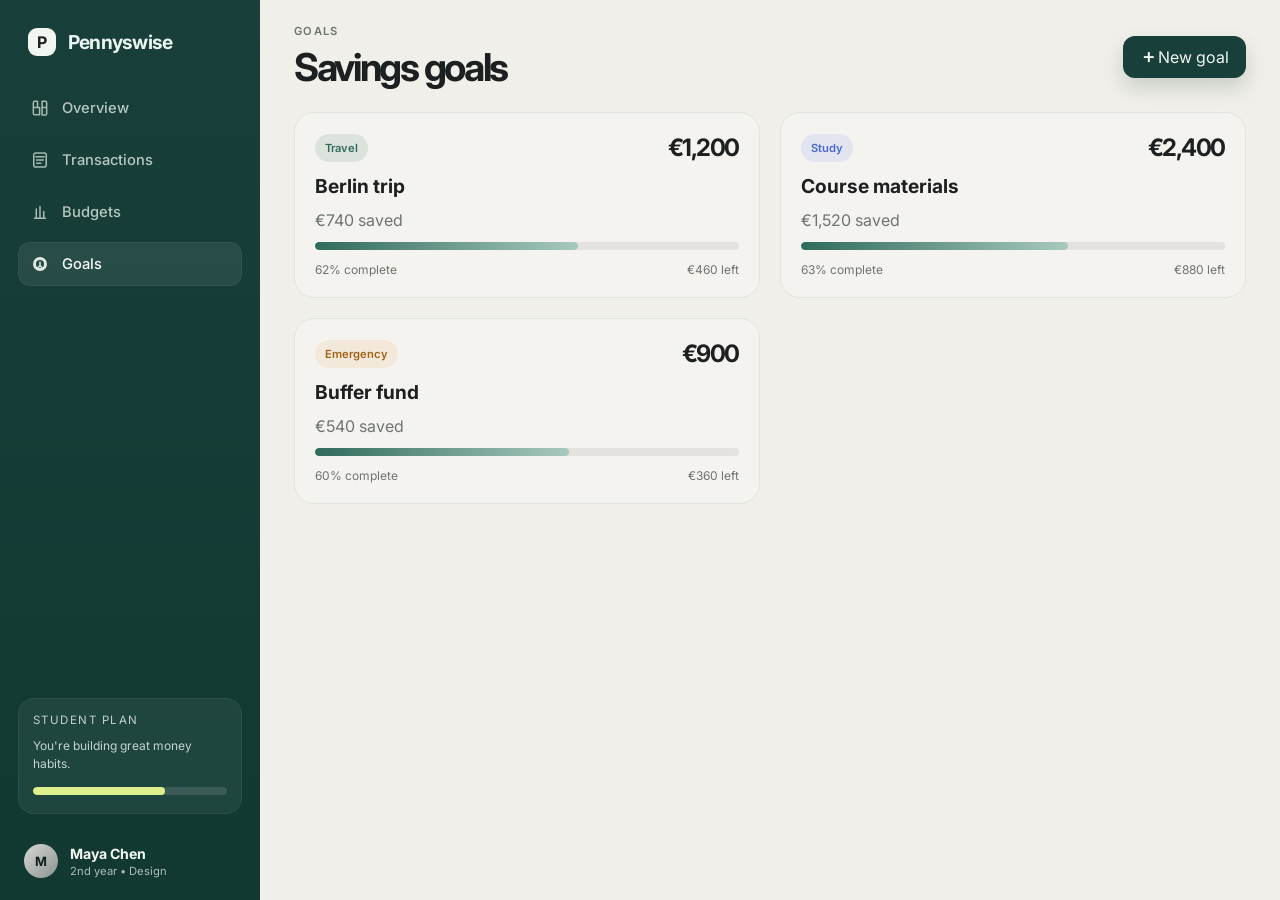
==== Frontend/goals.html @ 5f892063 "izveidoju merki" ====
<!DOCTYPE html>
<html lang="en">
  <head>
    <meta charset="UTF-8" />
    <meta name="viewport" content="width=device-width, initial-scale=1.0" />
    <title>Pennyswise | Goals</title>
    <link rel="preconnect" href="https://fonts.googleapis.com" />
    <link rel="preconnect" href="https://fonts.gstatic.com" crossorigin />
    <link href="https://fonts.googleapis.com/css2?family=Inter:wght@400;500;600;700;800&display=swap" rel="stylesheet" />
    <link rel="stylesheet" href="styles.css" />
  </head>
  <body>
    <div class="app-shell">
      <aside class="sidebar">
        <div class="brand-row">
          <div class="brand-mark">P</div>
          <span class="brand-name">Pennyswise</span>
        </div>

        <nav class="side-nav" aria-label="Sidebar navigation">
          <a class="nav-item" href="index.html">
            <span class="icon"><svg viewBox="0 0 24 24" aria-hidden="true"><path d="M4 11.5V5.5A1.5 1.5 0 0 1 5.5 4H9v7.5H4Zm0 0h7.5V20H5.5A1.5 1.5 0 0 1 4 18.5v-7Zm10.5 0V4H18.5A1.5 1.5 0 0 1 20 5.5v6h-5.5Zm0 0H20v7.5a1.5 1.5 0 0 1-1.5 1.5H14.5v-9Z"/></svg></span>
            <span>Overview</span>
          </a>
          <a class="nav-item" href="transactions.html">
            <span class="icon"><svg viewBox="0 0 24 24" aria-hidden="true"><path d="M7 3.5h10A2.5 2.5 0 0 1 19.5 6v12A2.5 2.5 0 0 1 17 20.5H7A2.5 2.5 0 0 1 4.5 18V6A2.5 2.5 0 0 1 7 3.5Zm0 4.5h10M8 12h8M8 16h5"/></svg></span>
            <span>Transactions</span>
          </a>
          <a class="nav-item" href="budgets.html">
            <span class="icon"><svg viewBox="0 0 24 24" aria-hidden="true"><path d="M5.5 19.5h13M7.5 19.5V8.5m4.5 11V5.5m4.5 14v-8"/></svg></span>
            <span>Budgets</span>
          </a>
          <a class="nav-item active" href="goals.html">
            <span class="icon"><svg viewBox="0 0 24 24" aria-hidden="true"><path d="M12 4.5a7.5 7.5 0 1 0 0 15a7.5 7.5 0 0 0 0-15Zm0 1.75a5.75 5.75 0 1 1 0 11.5a5.75 5.75 0 0 1 0-11.5Zm0 3.5v4.25m0 0l2.25 2.25m-2.25-2.25l-2.25 2.25"/></svg></span>
            <span>Goals</span>
          </a>
        </nav>

        <div class="plan-box">
          <div class="plan-label">STUDENT PLAN</div>
          <div class="plan-text">You're building great money habits.</div>
          <div class="plan-progress"><span></span></div>
        </div>

        <div class="profile-box">
          <div class="avatar">M</div>
          <div class="profile-meta">
            <strong>Maya Chen</strong>
            <span>2nd year • Design</span>
          </div>
        </div>
      </aside>

      <main class="main-panel inner-page">
        <header class="page-header">
          <div>
            <p class="eyebrow">Goals</p>
            <h1>Savings goals</h1>
          </div>
          <button class="primary-button" type="button"><span class="button-icon plus-icon">+</span><span>New goal</span></button>
        </header>

        <section class="goal-grid">
          <article class="content-card goal-card">
            <div class="goal-top">
              <span class="goal-tag green">Travel</span>
              <strong>€1,200</strong>
            </div>
            <h3>Berlin trip</h3>
            <p>€740 saved</p>
            <div class="progress-track"><span style="width: 62%"></span></div>
            <div class="goal-meta"><span>62% complete</span><span>€460 left</span></div>
          </article>

          <article class="content-card goal-card">
            <div class="goal-top">
              <span class="goal-tag blue">Study</span>
              <strong>€2,400</strong>
            </div>
            <h3>Course materials</h3>
            <p>€1,520 saved</p>
            <div class="progress-track"><span style="width: 63%"></span></div>
            <div class="goal-meta"><span>63% complete</span><span>€880 left</span></div>
          </article>

          <article class="content-card goal-card">
            <div class="goal-top">
              <span class="goal-tag orange">Emergency</span>
              <strong>€900</strong>
            </div>
            <h3>Buffer fund</h3>
            <p>€540 saved</p>
            <div class="progress-track"><span style="width: 60%"></span></div>
            <div class="goal-meta"><span>60% complete</span><span>€360 left</span></div>
          </article>
        </section>
      </main>
    </div>

    <script src="script.js"></script>
  </body>
</html>
---- Frontend/styles.css ----
:root {
  --page-bg: #f1efe9;
  --panel-bg: #f7f6f3;
  --panel-strong: #e5e6e2;
  --sidebar-bg: #183f39;
  --sidebar-bg-2: #113932;
  --card-soft: #eef5f1;
  --card-soft-2: #dde8e4;
  --primary: #2f6b5c;
  --primary-dark: #1d4e45;
  --text: #1d2020;
  --muted: #6d756f;
  --muted-2: #8d938f;
  --line: #dfe5df;
  --budget: #cfe0d8;
  --budget-strong: #2d7d68;
  --budget-soft: #a8c9be;
  --accent: #ddf08d;
  --white: #ffffff;
  --shadow: 0 18px 30px rgba(17, 28, 25, 0.06);
  --radius-xl: 26px;
  --radius-lg: 20px;
  --radius-md: 16px;
}

body.dark-mode {
  --page-bg: #121a1a;
  --panel-bg: #1b2523;
  --panel-strong: #25332e;
  --sidebar-bg: #122c29;
  --sidebar-bg-2: #0d2120;
  --card-soft: #1b2a28;
  --card-soft-2: #233c38;
  --primary: #4bb996;
  --primary-dark: #3b8d78;
  --text: #edf7f3;
  --muted: #b2c1bb;
  --muted-2: #9aa8a3;
  --line: #2e3a37;
  --budget: #2b574d;
  --budget-strong: #69d0ad;
  --budget-soft: #4fae8d;
  --accent: #d7ef6d;
  --white: #1c2725;
  --shadow: 0 18px 30px rgba(0, 0, 0, 0.2);
}

* {
  box-sizing: border-box;
}

html, body {
  margin: 0;
  min-height: 100%;
  font-family: "Inter", sans-serif;
  background: var(--page-bg);
  color: var(--text);
}

body {
  min-height: 100vh;
  margin: 0;
}

button {
  font: inherit;
}

.app-shell {
  width: 100%;
  min-height: 100vh;
  background: rgba(255, 255, 255, 0.18);
  border-radius: 0;
  box-shadow: none;
  display: flex;
  overflow: hidden;
  border: none;
}

.sidebar {
  width: 260px;
  background: linear-gradient(180deg, var(--sidebar-bg) 0%, var(--sidebar-bg-2) 100%);
  color: #e9f5f0;
  padding: 20px 18px 18px;
  display: flex;
  flex-direction: column;
}

.brand-row {
  display: flex;
  align-items: center;
  gap: 12px;
  padding: 8px 10px 22px;
}

.brand-mark {
  width: 28px;
  height: 28px;
  display: grid;
  place-items: center;
  border-radius: 9px;
  background: rgba(255,255,255,0.15);
  font-weight: 700;
  color: var(--text);
  background: #f2f6f1;
}

.brand-name {
  font-weight: 700;
  font-size: 1.2rem;
  letter-spacing: -0.04em;
}

.side-nav {
  display: flex;
  flex-direction: column;
  gap: 8px;
  margin-top: 8px;
}

.nav-item {
  border: 0;
  background: transparent;
  color: rgba(234, 243, 236, 0.76);
  display: flex;
  align-items: center;
  gap: 12px;
  padding: 12px 12px;
  border-radius: 12px;
  text-align: left;
  cursor: pointer;
  transition: 0.2s ease;
  font-size: 0.92rem;
  font-weight: 500;
  text-decoration: none;
}

.nav-item.active {
  background: rgba(255, 255, 255, 0.08);
  color: #f7faf7;
  box-shadow: inset 0 0 0 1px rgba(255,255,255,0.04);
}

.nav-item .icon {
  width: 20px;
  height: 20px;
  opacity: 0.9;
}

.nav-item svg {
  width: 100%;
  height: 100%;
  stroke: currentColor;
  stroke-width: 1.8;
  fill: none;
  stroke-linecap: round;
  stroke-linejoin: round;
}

.plan-box {
  margin-top: auto;
  background: rgba(255,255,255,0.06);
  border-radius: 16px;
  padding: 14px 14px 18px;
  border: 1px solid rgba(255,255,255,0.05);
}

.plan-label {
  font-size: 0.72rem;
  letter-spacing: 0.13em;
  opacity: 0.8;
  margin-bottom: 10px;
}

.plan-text {
  font-size: 0.75rem;
  line-height: 1.5;
  opacity: 0.82;
}

.plan-progress {
  height: 8px;
  border-radius: 999px;
  background: rgba(255,255,255,0.12);
  position: relative;
  overflow: hidden;
  margin-top: 14px;
}

.plan-progress span {
  position: absolute;
  inset: 0 auto 0 0;
  width: 68%;
  background: var(--accent);
  border-radius: inherit;
}

.profile-box {
  display: flex;
  align-items: center;
  gap: 12px;
  margin-top: 18px;
  padding: 12px 6px 4px;
}

.avatar {
  width: 34px;
  height: 34px;
  border-radius: 50%;
  background: linear-gradient(135deg, #d7d7d5, #8b948e);
  display: grid;
  place-items: center;
  color: #0d1f1f;
  font-weight: 700;
  font-size: 0.8rem;
}

.profile-meta {
  display: flex;
  flex-direction: column;
  gap: 2px;
}

.profile-meta strong {
  font-size: 0.88rem;
  color: #f3f8f3;
}

.profile-meta span {
  font-size: 0.7rem;
  color: rgba(240, 244, 240, 0.7);
}

.main-panel {
  flex: 1;
  background: var(--page-bg);
  padding: 30px 34px 28px;
  min-width: 0;
}

.topbar {
  display: flex;
  align-items: flex-start;
  justify-content: space-between;
  gap: 16px;
  margin-bottom: 28px;
}

.topbar h1 {
  margin: 0;
  font-size: clamp(2rem, 2.5vw, 3rem);
  line-height: 1.1;
  letter-spacing: -0.06em;
  font-weight: 700;
}

.topbar p {
  margin: 8px 0 0;
  color: var(--muted);
  font-size: 0.96rem;
}

.toolbar {
  display: flex;
  align-items: center;
  gap: 12px;
  margin-top: 8px;
}

.ghost-button,
.primary-button,
.link-button,
.period-toggle {
  border: 1px solid var(--line);
  background: rgba(255,255,255,0.3);
  color: var(--text);
  border-radius: 12px;
  padding: 10px 16px;
  cursor: pointer;
  transition: 0.2s ease;
}

.primary-button {
  background: var(--sidebar-bg);
  color: #eef8f2;
  border-color: transparent;
  box-shadow: 0 10px 20px rgba(24, 63, 57, 0.18);
}

.ghost-button {
  display: inline-flex;
  align-items: center;
  gap: 8px;
  background: rgba(255,255,255,0.22);
}

.button-icon {
  width: 18px;
  height: 18px;
  display: inline-flex;
  align-items: center;
  justify-content: center;
}

.button-icon svg {
  width: 16px;
  height: 16px;
  stroke: currentColor;
  stroke-width: 1.8;
  fill: none;
  stroke-linecap: round;
  stroke-linejoin: round;
}

.plus-icon {
  font-size: 1.3rem;
  line-height: 1;
  font-weight: 500;
}

.stats-grid {
  display: grid;
  grid-template-columns: 1.82fr 1fr 1fr 1fr;
  gap: 18px;
  margin-bottom: 24px;
}

.stat-card,
.panel,
.activity-card {
  background: rgba(255,255,255,0.26);
  border: 1px solid var(--line);
  border-radius: var(--radius-lg);
  box-shadow: 0 1px 0 rgba(17, 17, 17, 0.02);
}

.stat-card {
  padding: 20px 20px 18px;
  min-height: 126px;
  display: flex;
  flex-direction: column;
  justify-content: center;
}

.featured {
  background: linear-gradient(180deg, #183f39, #153833);
  color: #edf8f3;
  border-color: transparent;
}

.card-header-line {
  display: flex;
  align-items: center;
  justify-content: space-between;
  margin-bottom: 10px;
}

.mini-icon {
  width: 24px;
  height: 24px;
  display: grid;
  place-items: center;
  background: rgba(18, 48, 44, 0.04);
  border-radius: 8px;
  color: var(--text);
  font-size: 1rem;
}

.featured .mini-icon {
  background: rgba(255,255,255,0.08);
  color: #edf8f3;
}

.stat-label {
  color: var(--muted);
  font-size: 0.94rem;
  margin-bottom: 8px;
}

.featured .stat-label {
  color: rgba(232, 242, 238, 0.8);
}

.stat-value {
  font-size: clamp(1.8rem, 2vw, 2.8rem);
  font-weight: 700;
  letter-spacing: -0.06em;
  line-height: 1.2;
  margin-bottom: 8px;
}

.stat-value.small {
  font-size: clamp(1.5rem, 1.8vw, 2.1rem);
}

.stat-footnote {
  display: flex;
  align-items: center;
  gap: 8px;
  font-size: 0.78rem;
  color: var(--muted);
}

.featured .stat-footnote {
  color: rgba(233, 246, 238, 0.8);
}

.up-arrow {
  font-size: 0.86rem;
}

.positive {
  color: var(--primary);
  font-weight: 600;
}

.neutral {
  color: var(--muted);
}

.bottom-grid {
  display: grid;
  grid-template-columns: 1.95fr 1fr;
  gap: 22px;
  margin-bottom: 22px;
}

.panel {
  padding: 18px 18px 12px;
  min-height: 300px;
}

.panel-head {
  display: flex;
  align-items: center;
  justify-content: space-between;
  gap: 12px;
  margin-bottom: 14px;
}

.panel-head h2 {
  margin: 0;
  font-size: 1.05rem;
  letter-spacing: -0.04em;
}

.panel-head span {
  display: block;
  margin-top: 5px;
  font-size: 0.74rem;
  color: var(--muted-2);
}

.period-toggle {
  background: rgba(255,255,255,0.12);
  border-color: var(--line);
  padding: 8px 12px;
  font-size: 0.8rem;
  color: var(--muted);
}

.bars {
  height: 220px;
  display: flex;
  align-items: flex-end;
  justify-content: space-between;
  gap: 14px;
  padding: 24px 10px 10px;
  border-radius: 14px;
  background: linear-gradient(180deg, rgba(255,255,255,0.04), rgba(255,255,255,0));
}

.bar-group {
  display: flex;
  flex: 1;
  flex-direction: column;
  align-items: center;
  justify-content: flex-end;
  gap: 12px;
  height: 100%;
}

.bar {
  width: 100%;

  border-radius: 9px 9px 0 0;
  background: rgba(70, 120, 100, 0.18);
  min-height: 18px;
}

.bar-group.active .bar {
  background: var(--primary);
}

.bar-group span {
  font-size: 0.7rem;
  color: var(--muted);
}

.compact {
  margin-bottom: 18px;
}

.link-button {
  background: transparent;
  border: none;
  color: var(--muted);
  padding: 0;
  font-size: 0.8rem;
}

.budget-summary {
  display: flex;
  align-items: center;
  justify-content: center;
  gap: 18px;
  margin-top: 6px;
  margin-bottom: 18px;
}

.donut-wrap {
  display: flex;
  align-items: center;
  justify-content: center;
  width: 150px;
  height: 150px;
}

.donut {
  position: relative;
  width: 116px;
  height: 116px;
  border-radius: 50%;
  background: conic-gradient(var(--primary) 0 64%, rgba(20, 47, 44, 0.08) 64% 100%);
  display: grid;
  place-items: center;
}

.donut::before {
  content: "";
  position: absolute;
  inset: 13px;
  background: rgba(255,255,255,0.22);
  border-radius: 50%;
  border: 1px solid var(--line);
}

.donut-inner {
  position: relative;
  z-index: 1;
  display: flex;
  flex-direction: column;
  align-items: center;
  justify-content: center;
  text-align: center;
  color: var(--text);
}

.donut-inner strong {
  font-size: 1.2rem;
  letter-spacing: -0.05em;
}

.donut-inner span {
  font-size: 0.62rem;
  color: var(--muted);
 
  line-height: 1.2;
}

.budget-percent {
  font-size: 0.9rem;
  color: var(--muted);
  margin-left: -4px;
}

.budget-list {
  display: flex;
  flex-direction: column;
  gap: 14px;
  padding-top: 6px;
  margin-top: 10px;
  border-top: 1px solid var(--line);
}

.budget-item {
  display: flex;
  align-items: center;
  justify-content: space-between;
  gap: 8px;
  font-size: 0.9rem;
}

.item-label {
  display: flex;
  align-items: center;
  gap: 10px;
  color: var(--text);
}

.dot {
  width: 10px;
  height: 10px;
  border-radius: 50%;
  display: inline-block;
}

.dot.food {
  background: var(--primary);
}

.dot.transport {
  background: var(--budget-soft);
}

.amount {
  color: var(--muted);
  font-size: 0.82rem;
}

.activity-card {
  padding: 20px 20px 6px;
}

.activity-list {
  display: flex;
  flex-direction: column;
  gap: 12px;
  padding-top: 6px;
}

.activity-row {
  display: flex;
  align-items: center;
  justify-content: space-between;
  gap: 12px;
  padding: 8px 0;
  border-bottom: 1px solid rgba(19, 22, 20, 0.04);
}

.activity-info {
  display: flex;
  align-items: center;
  gap: 12px;
}

.activity-icon {
  width: 34px;
  height: 34px;
  display: grid;
  place-items: center;
  border-radius: 10px;
  font-size: 0.86rem;
  font-weight: 600;
  color: #1d2e2a;
}

.activity-icon.purple {
  background: #efe5f9;
}

.activity-icon.beige {
  background: #f5efe0;
}

.activity-icon.blue {
  background: #dfeaf6;
}

.title {
  font-size: 0.98rem;
  font-weight: 600;
}

.meta {
  font-size: 0.74rem;
  color: var(--muted);
  margin-top: 4px;
}

.amount.negative {
  color: var(--text);
  font-weight: 600;
}

.amount.positive {
  color: var(--primary);
  font-weight: 600;
}

.inner-page {
  padding-top: 24px;
}

.page-header {
  display: flex;
  align-items: center;
  justify-content: space-between;
  gap: 16px;
  margin-bottom: 22px;
}

.eyebrow {
  margin: 0 0 6px;
  text-transform: uppercase;
  letter-spacing: 0.12em;
  color: var(--muted);
  font-weight: 600;
  font-size: 0.7rem;
}

.page-header h1 {
  margin: 0;
  font-size: clamp(2rem, 3vw, 2.7rem);
  letter-spacing: -0.06em;
}

.page-summary-grid,
.goal-grid,
.budget-grid {
  display: grid;
  gap: 20px;
  margin-bottom: 22px;
}

.page-summary-grid {
  grid-template-columns: repeat(3, minmax(0, 1fr));
}

.goal-grid,
.budget-grid {
  grid-template-columns: repeat(2, minmax(0, 1fr));
}

.mini-stat-card,
.content-card {
  background: rgba(255,255,255,0.26);
  border: 1px solid var(--line);
  border-radius: 20px;
  padding: 18px 20px;
}

.mini-stat-card {
  display: flex;
  flex-direction: column;
  gap: 8px;
}

.mini-label {
  color: var(--muted);
  font-size: 0.8rem;
}

.mini-stat-card strong {
  font-size: 1.8rem;
  letter-spacing: -0.06em;
}

.mini-stat-card small {
  font-size: 0.75rem;
}

.content-card {
  padding: 20px;
}

.list-header {
  display: flex;
  align-items: center;
  justify-content: space-between;
  margin-bottom: 18px;
}

.list-header h2 {
  margin: 0;
  font-size: 1.1rem;
}

.transaction-list {
  display: flex;
  flex-direction: column;
  gap: 12px;
}

.transaction-row {
  display: flex;
  align-items: center;
  justify-content: space-between;
  gap: 14px;
  padding: 12px 0;
  border-bottom: 1px solid rgba(20, 25, 23, 0.05);
}

.transaction-main {
  display: flex;
  align-items: center;
  gap: 12px;
}

.transaction-side {
  display: flex;
  flex-direction: column;
  align-items: flex-end;
  gap: 4px;
}

.budget-hero {
  display: flex;
  align-items: center;
  gap: 18px;
}

.budget-copy {
  flex: 1;
}

.budget-copy h2 {
  margin: 0 0 6px;
  font-size: 1.2rem;
}

.budget-copy p {
  margin: 0 0 10px;
  color: var(--muted);
  line-height: 1.5;
}

.line-item {
  padding: 0;
  border: none;
  margin-top: 8px;
}

.vertical {
  gap: 8px;
}

.progress-track {
  width: 100%;
  height: 8px;
  border-radius: 999px;
  background: rgba(17, 36, 31, 0.08);
  overflow: hidden;
}

.progress-track span {
  display: block;
  height: 100%;
  border-radius: inherit;
  background: linear-gradient(90deg, var(--primary), var(--budget-soft));
}

.dot.social {
  background: #d1c2f0;
}

.goal-card {
  display: flex;
  flex-direction: column;
  gap: 12px;
}

.goal-top {
  display: flex;
  align-items: center;
  justify-content: space-between;
  gap: 12px;
}

.goal-top strong {
  font-size: 1.5rem;
  letter-spacing: -0.06em;
}

.goal-tag {
  display: inline-flex;
  align-items: center;
  padding: 7px 10px;
  border-radius: 999px;
  font-size: 0.7rem;
  font-weight: 600;
}

.goal-tag.green {
  background: rgba(47, 107, 92, 0.12);
  color: var(--primary);
}

.goal-tag.blue {
  background: rgba(88, 122, 246, 0.12);
  color: #4969db;
}

.goal-tag.orange {
  background: rgba(228, 153, 71, 0.12);
  color: #a26114;
}

.goal-card h3 {
  margin: 0;
  font-size: 1.2rem;
}

.goal-card p {
  margin: 0;
  color: var(--muted);
}

.goal-meta {
  display: flex;
  justify-content: space-between;
  gap: 12px;
  color: var(--muted);
  font-size: 0.75rem;
}

@media (max-width: 980px) {
  .page-summary-grid,
  .goal-grid,
  .budget-grid {
    grid-template-columns: 1fr;
  }

  .page-header,
  .budget-hero {
    flex-direction: column;
    align-items: flex-start;
  }
}
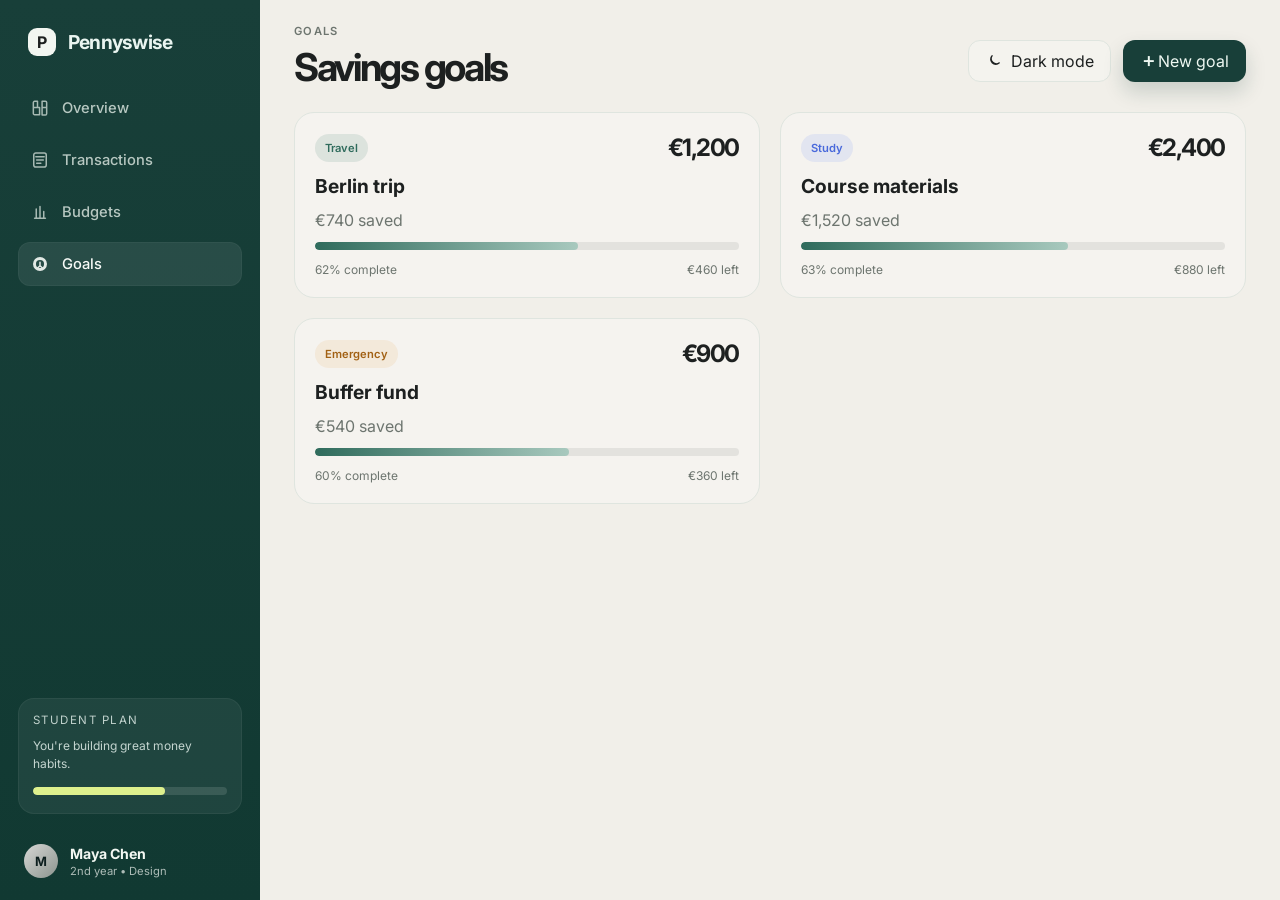
==== commit 00a8d603: "pievienoju visam lapam dark mode" ====
--- a/Frontend/goals.html
+++ b/Frontend/goals.html
@@ -57,7 +57,15 @@
             <p class="eyebrow">Goals</p>
             <h1>Savings goals</h1>
           </div>
-          <button class="primary-button" type="button"><span class="button-icon plus-icon">+</span><span>New goal</span></button>
+          <div class="toolbar">
+            <button class="ghost-button" id="themeToggle" type="button">
+              <span class="button-icon">
+                <svg viewBox="0 0 24 24" aria-hidden="true"><path d="M20 14.75A7.75 7.75 0 0 1 9.25 4a7.6 7.6 0 0 0 10.75 10.75Z"/></svg>
+              </span>
+              <span>Dark mode</span>
+            </button>
+            <button class="primary-button" type="button"><span class="button-icon plus-icon">+</span><span>New goal</span></button>
+          </div>
         </header>
 
         <section class="goal-grid">
